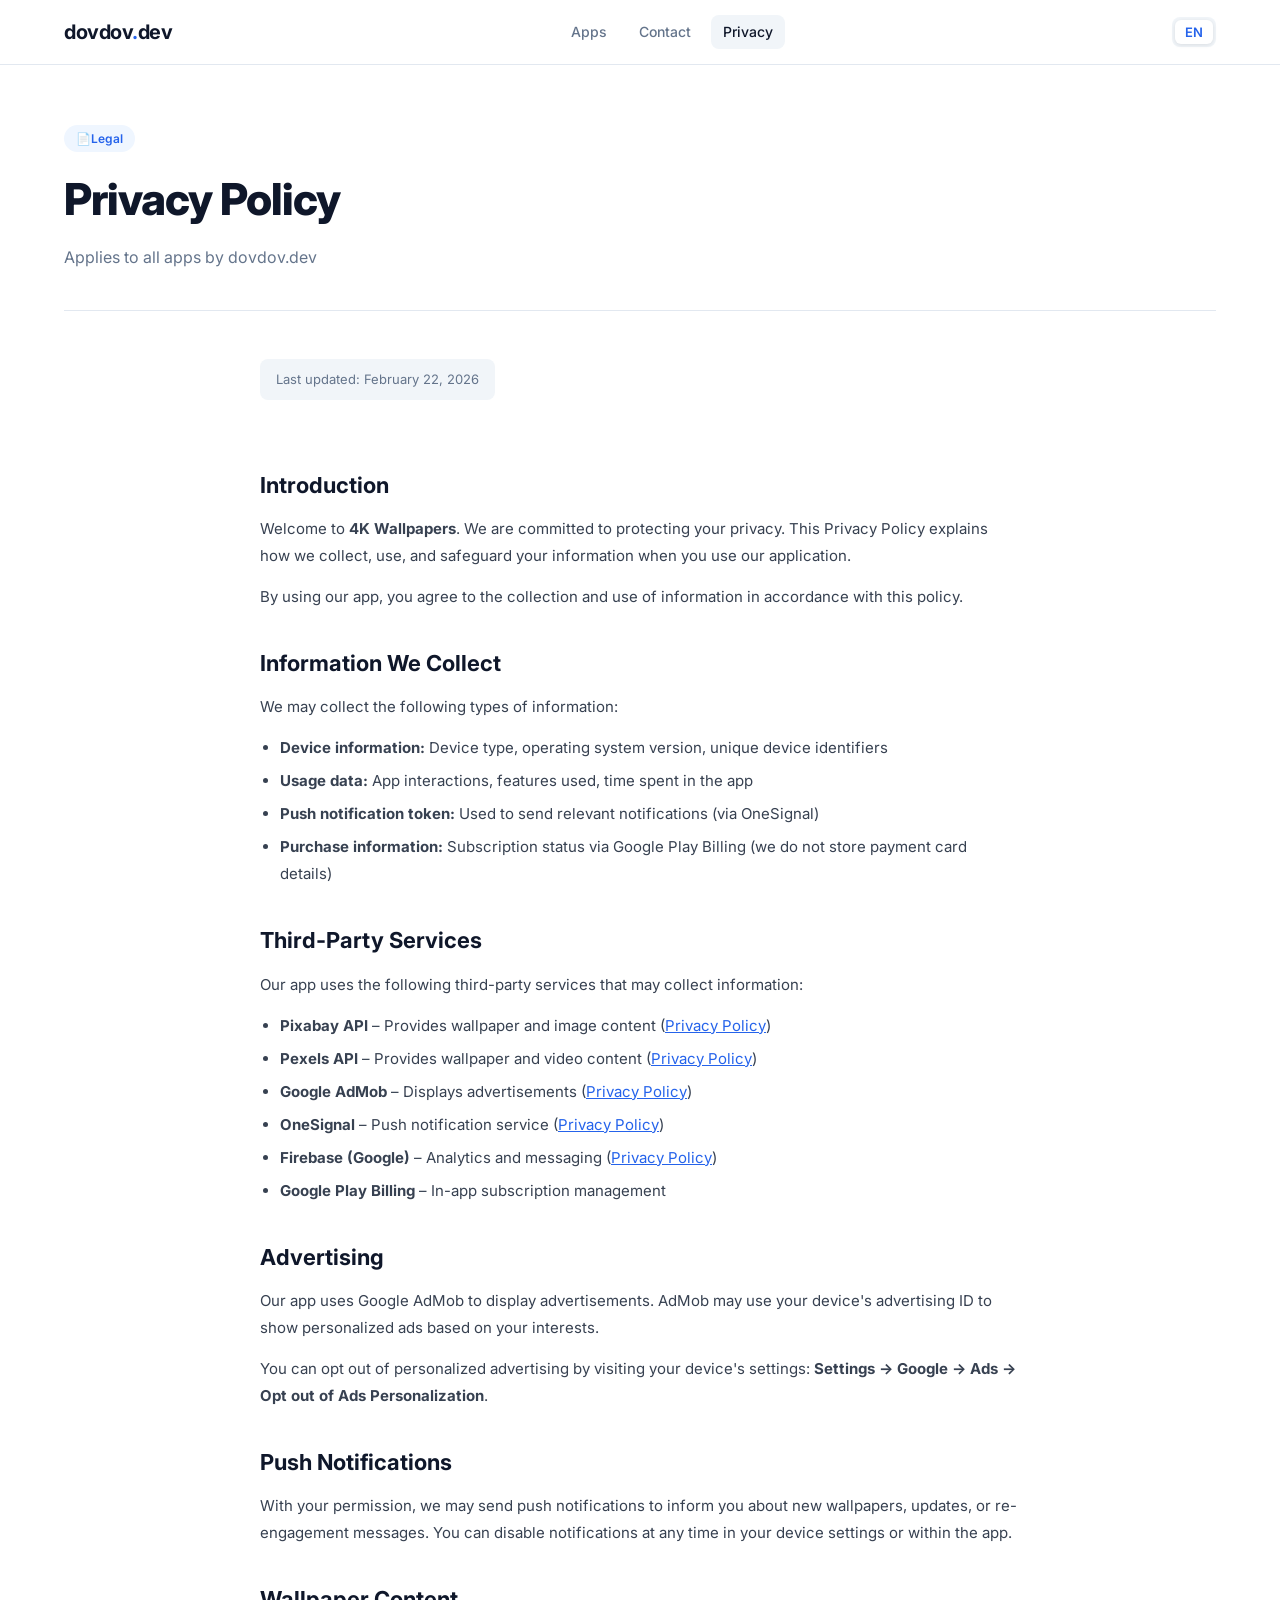
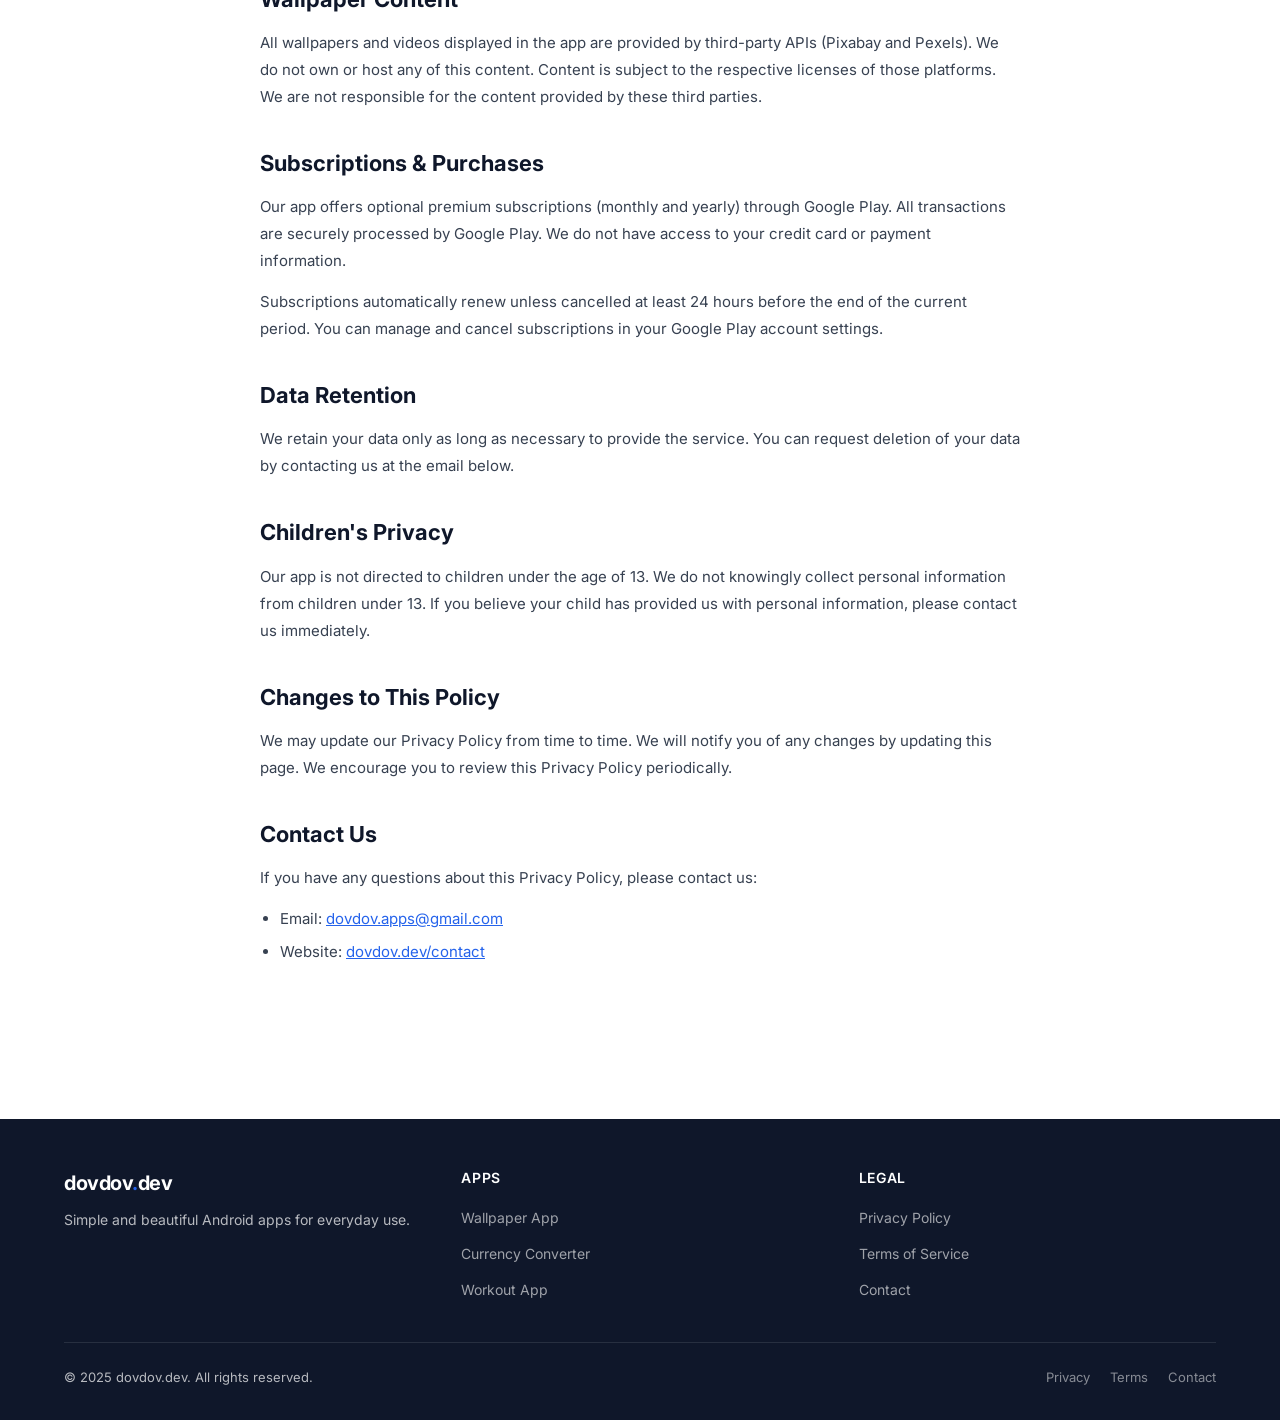
==== docs/privacy.html @ 6fd09d57 "dov dov dev site init" ====
<!DOCTYPE html>
<html lang="en">
<head>
  <meta charset="UTF-8" />
  <meta name="viewport" content="width=device-width, initial-scale=1.0" />
  <title>Privacy Policy — dovdov.dev</title>
  <meta name="description" content="Privacy Policy for dovdov.dev Android apps" />
  <link rel="preconnect" href="https://fonts.googleapis.com" />
  <link rel="preconnect" href="https://fonts.gstatic.com" crossorigin />
  <link href="https://fonts.googleapis.com/css2?family=Inter:wght@400;500;600;700;800&display=swap" rel="stylesheet" />
  <link rel="stylesheet" href="css/style.css" />
</head>
<body>

  <!-- ===== HEADER ===== -->
  <header>
    <div class="header-inner">
      <a href="index.html" class="logo">dovdov<span>.</span>dev</a>

      <nav>
        <a href="index.html">
          <span data-lang="en" class="visible">Apps</span>
          <span data-lang="ru">Приложения</span>
        </a>
        <a href="contact.html">
          <span data-lang="en" class="visible">Contact</span>
          <span data-lang="ru">Контакт</span>
        </a>
        <a href="privacy.html" class="active">
          <span data-lang="en" class="visible">Privacy</span>
          <span data-lang="ru">Политика</span>
        </a>
      </nav>

      <div class="header-right">
        <div class="lang-switcher">
          <button class="lang-btn active" data-lang="en">EN</button>
          <button class="lang-btn" data-lang="ru">RU</button>
        </div>
        <button class="menu-btn" id="menuBtn" aria-label="Menu" aria-expanded="false">
          <svg width="22" height="22" viewBox="0 0 24 24" fill="none" stroke="currentColor" stroke-width="2.5" stroke-linecap="round">
            <line x1="3" y1="6" x2="21" y2="6"/>
            <line x1="3" y1="12" x2="21" y2="12"/>
            <line x1="3" y1="18" x2="21" y2="18"/>
          </svg>
        </button>
      </div>
    </div>
    <nav class="mobile-nav" id="mobileNav">
      <a href="index.html">
        <span data-lang="en" class="visible">Apps</span>
        <span data-lang="ru">Приложения</span>
      </a>
      <a href="contact.html">
        <span data-lang="en" class="visible">Contact</span>
        <span data-lang="ru">Контакт</span>
      </a>
      <a href="privacy.html">
        <span data-lang="en" class="visible">Privacy Policy</span>
        <span data-lang="ru">Политика конфиденциальности</span>
      </a>
      <a href="terms.html">
        <span data-lang="en" class="visible">Terms of Service</span>
        <span data-lang="ru">Условия использования</span>
      </a>
    </nav>
  </header>

  <!-- ===== PAGE HERO ===== -->
  <div class="container">
    <div class="page-hero">
      <span class="badge badge-blue">📄
        <span data-lang="en" class="visible">Legal</span>
        <span data-lang="ru">Документ</span>
      </span>
      <h1 style="margin-top: 12px;">
        <span data-lang="en" class="visible">Privacy Policy</span>
        <span data-lang="ru">Политика конфиденциальности</span>
      </h1>
      <p>
        <span data-lang="en" class="visible">Applies to all apps by dovdov.dev</span>
        <span data-lang="ru">Применяется ко всем приложениям dovdov.dev</span>
      </p>
    </div>
  </div>

  <!-- ===== CONTENT EN ===== -->
  <div class="container">
    <div class="prose" data-lang-block="en">
      <span class="last-updated">Last updated: February 22, 2026</span>

      <h2>Introduction</h2>
      <p>Welcome to <strong>4K Wallpapers</strong>. We are committed to protecting your privacy. This Privacy Policy explains how we collect, use, and safeguard your information when you use our application.</p>
      <p>By using our app, you agree to the collection and use of information in accordance with this policy.</p>

      <h2>Information We Collect</h2>
      <p>We may collect the following types of information:</p>
      <ul>
        <li><strong>Device information:</strong> Device type, operating system version, unique device identifiers</li>
        <li><strong>Usage data:</strong> App interactions, features used, time spent in the app</li>
        <li><strong>Push notification token:</strong> Used to send relevant notifications (via OneSignal)</li>
        <li><strong>Purchase information:</strong> Subscription status via Google Play Billing (we do not store payment card details)</li>
      </ul>

      <h2>Third-Party Services</h2>
      <p>Our app uses the following third-party services that may collect information:</p>
      <ul>
        <li><strong>Pixabay API</strong> – Provides wallpaper and image content (<a href="https://pixabay.com/service/privacy/" target="_blank">Privacy Policy</a>)</li>
        <li><strong>Pexels API</strong> – Provides wallpaper and video content (<a href="https://www.pexels.com/privacy-policy/" target="_blank">Privacy Policy</a>)</li>
        <li><strong>Google AdMob</strong> – Displays advertisements (<a href="https://policies.google.com/privacy" target="_blank">Privacy Policy</a>)</li>
        <li><strong>OneSignal</strong> – Push notification service (<a href="https://onesignal.com/privacy_policy" target="_blank">Privacy Policy</a>)</li>
        <li><strong>Firebase (Google)</strong> – Analytics and messaging (<a href="https://firebase.google.com/support/privacy" target="_blank">Privacy Policy</a>)</li>
        <li><strong>Google Play Billing</strong> – In-app subscription management</li>
      </ul>

      <h2>Advertising</h2>
      <p>Our app uses Google AdMob to display advertisements. AdMob may use your device's advertising ID to show personalized ads based on your interests.</p>
      <p>You can opt out of personalized advertising by visiting your device's settings: <strong>Settings → Google → Ads → Opt out of Ads Personalization</strong>.</p>

      <h2>Push Notifications</h2>
      <p>With your permission, we may send push notifications to inform you about new wallpapers, updates, or re-engagement messages. You can disable notifications at any time in your device settings or within the app.</p>

      <h2>Wallpaper Content</h2>
      <p>All wallpapers and videos displayed in the app are provided by third-party APIs (Pixabay and Pexels). We do not own or host any of this content. Content is subject to the respective licenses of those platforms. We are not responsible for the content provided by these third parties.</p>

      <h2>Subscriptions &amp; Purchases</h2>
      <p>Our app offers optional premium subscriptions (monthly and yearly) through Google Play. All transactions are securely processed by Google Play. We do not have access to your credit card or payment information.</p>
      <p>Subscriptions automatically renew unless cancelled at least 24 hours before the end of the current period. You can manage and cancel subscriptions in your Google Play account settings.</p>

      <h2>Data Retention</h2>
      <p>We retain your data only as long as necessary to provide the service. You can request deletion of your data by contacting us at the email below.</p>

      <h2>Children's Privacy</h2>
      <p>Our app is not directed to children under the age of 13. We do not knowingly collect personal information from children under 13. If you believe your child has provided us with personal information, please contact us immediately.</p>

      <h2>Changes to This Policy</h2>
      <p>We may update our Privacy Policy from time to time. We will notify you of any changes by updating this page. We encourage you to review this Privacy Policy periodically.</p>

      <h2>Contact Us</h2>
      <p>If you have any questions about this Privacy Policy, please contact us:</p>
      <ul>
        <li>Email: <a href="mailto:dovdov.apps@gmail.com">dovdov.apps@gmail.com</a></li>
        <li>Website: <a href="contact.html">dovdov.dev/contact</a></li>
      </ul>
    </div>

    <!-- ===== CONTENT RU ===== -->
    <div class="prose" data-lang-block="ru">
      <span class="last-updated">Последнее обновление: 22 февраля 2026 г.</span>

      <h2>Введение</h2>
      <p>Добро пожаловать в <strong>4K Wallpapers</strong>. Мы стремимся защитить вашу конфиденциальность. Настоящая Политика конфиденциальности объясняет, как мы собираем, используем и защищаем вашу информацию при использовании нашего приложения.</p>
      <p>Используя наше приложение, вы соглашаетесь со сбором и использованием информации в соответствии с данной политикой.</p>

      <h2>Информация, которую мы собираем</h2>
      <p>Мы можем собирать следующие типы информации:</p>
      <ul>
        <li><strong>Информация об устройстве:</strong> тип устройства, версия операционной системы, уникальные идентификаторы устройства</li>
        <li><strong>Данные об использовании:</strong> взаимодействие с приложением, используемые функции, время в приложении</li>
        <li><strong>Токен push-уведомлений:</strong> используется для отправки уведомлений (через OneSignal)</li>
        <li><strong>Информация о покупках:</strong> статус подписки через Google Play Billing (данные карты не хранятся)</li>
      </ul>

      <h2>Сторонние сервисы</h2>
      <p>Наше приложение использует следующие сторонние сервисы, которые могут собирать информацию:</p>
      <ul>
        <li><strong>Pixabay API</strong> – предоставляет обои и изображения (<a href="https://pixabay.com/service/privacy/" target="_blank">Политика конфиденциальности</a>)</li>
        <li><strong>Pexels API</strong> – предоставляет обои и видео (<a href="https://www.pexels.com/privacy-policy/" target="_blank">Политика конфиденциальности</a>)</li>
        <li><strong>Google AdMob</strong> – показ рекламы (<a href="https://policies.google.com/privacy" target="_blank">Политика конфиденциальности</a>)</li>
        <li><strong>OneSignal</strong> – сервис push-уведомлений (<a href="https://onesignal.com/privacy_policy" target="_blank">Политика конфиденциальности</a>)</li>
        <li><strong>Firebase (Google)</strong> – аналитика и сообщения (<a href="https://firebase.google.com/support/privacy" target="_blank">Политика конфиденциальности</a>)</li>
        <li><strong>Google Play Billing</strong> – управление подписками в приложении</li>
      </ul>

      <h2>Реклама</h2>
      <p>Наше приложение использует Google AdMob для показа рекламы. AdMob может использовать рекламный идентификатор вашего устройства для показа персонализированной рекламы.</p>
      <p>Вы можете отказаться от персонализированной рекламы в настройках устройства: <strong>Настройки → Google → Реклама → Отказаться от персонализации рекламы</strong>.</p>

      <h2>Push-уведомления</h2>
      <p>С вашего разрешения мы можем отправлять push-уведомления о новых обоях, обновлениях или других новостях. Вы можете отключить уведомления в настройках устройства или в самом приложении.</p>

      <h2>Контент обоев</h2>
      <p>Все обои и видео в приложении предоставляются сторонними API (Pixabay и Pexels). Мы не владеем этим контентом и не размещаем его. Контент регулируется лицензиями соответствующих платформ. Мы не несём ответственности за контент, предоставленный третьими сторонами.</p>

      <h2>Подписки и покупки</h2>
      <p>Наше приложение предлагает необязательные премиум-подписки (ежемесячные и ежегодные) через Google Play. Все транзакции безопасно обрабатываются Google Play. У нас нет доступа к вашим платёжным данным.</p>
      <p>Подписки автоматически продлеваются, если не отменены не менее чем за 24 часа до окончания текущего периода. Управлять подписками можно в настройках аккаунта Google Play.</p>

      <h2>Хранение данных</h2>
      <p>Мы храним ваши данные только столько, сколько необходимо для предоставления сервиса. Вы можете запросить удаление данных, связавшись с нами по указанному ниже email.</p>

      <h2>Конфиденциальность детей</h2>
      <p>Наше приложение не предназначено для детей до 13 лет. Мы не собираем намеренно персональные данные детей до 13 лет. Если вы считаете, что ваш ребёнок предоставил нам личную информацию, немедленно свяжитесь с нами.</p>

      <h2>Изменения в политике</h2>
      <p>Мы можем периодически обновлять настоящую Политику конфиденциальности. Мы уведомим вас об изменениях, обновив эту страницу. Рекомендуем периодически проверять данную политику.</p>

      <h2>Свяжитесь с нами</h2>
      <p>Если у вас есть вопросы по настоящей Политике конфиденциальности, пожалуйста, свяжитесь с нами:</p>
      <ul>
        <li>Email: <a href="mailto:dovdov.apps@gmail.com">dovdov.apps@gmail.com</a></li>
        <li>Сайт: <a href="contact.html">dovdov.dev/contact</a></li>
      </ul>
    </div>
  </div>

  <!-- ===== FOOTER ===== -->
  <footer>
    <div class="footer-inner">
      <div class="footer-top">
        <div class="footer-brand">
          <div class="logo">dovdov<span>.</span>dev</div>
          <p>
            <span data-lang="en" class="visible">Simple and beautiful Android apps for everyday use.</span>
            <span data-lang="ru">Простые и красивые Android-приложения для каждого дня.</span>
          </p>
        </div>
        <div class="footer-col">
          <h4>
            <span data-lang="en" class="visible">Apps</span>
            <span data-lang="ru">Приложения</span>
          </h4>
          <ul>
            <li><a href="apps/wallpaper.html">
              <span data-lang="en" class="visible">Wallpaper App</span>
              <span data-lang="ru">Обои</span>
            </a></li>
            <li><a href="apps/currency.html">
              <span data-lang="en" class="visible">Currency Converter</span>
              <span data-lang="ru">Конвертер валют</span>
            </a></li>
            <li><a href="apps/workout.html">
              <span data-lang="en" class="visible">Workout App</span>
              <span data-lang="ru">Тренировки</span>
            </a></li>
          </ul>
        </div>
        <div class="footer-col">
          <h4>
            <span data-lang="en" class="visible">Legal</span>
            <span data-lang="ru">Документы</span>
          </h4>
          <ul>
            <li><a href="privacy.html">
              <span data-lang="en" class="visible">Privacy Policy</span>
              <span data-lang="ru">Политика конфиденциальности</span>
            </a></li>
            <li><a href="terms.html">
              <span data-lang="en" class="visible">Terms of Service</span>
              <span data-lang="ru">Условия использования</span>
            </a></li>
            <li><a href="contact.html">
              <span data-lang="en" class="visible">Contact</span>
              <span data-lang="ru">Контакт</span>
            </a></li>
          </ul>
        </div>
      </div>
      <div class="footer-bottom">
        <p>© 2025 dovdov.dev.
          <span data-lang="en" class="visible">All rights reserved.</span>
          <span data-lang="ru">Все права защищены.</span>
        </p>
        <div class="footer-bottom-links">
          <a href="privacy.html">
            <span data-lang="en" class="visible">Privacy</span>
            <span data-lang="ru">Политика</span>
          </a>
          <a href="terms.html">
            <span data-lang="en" class="visible">Terms</span>
            <span data-lang="ru">Условия</span>
          </a>
          <a href="contact.html">
            <span data-lang="en" class="visible">Contact</span>
            <span data-lang="ru">Контакт</span>
          </a>
        </div>
      </div>
    </div>
  </footer>

  <script src="js/main.js"></script>
</body>
</html>
---- docs/css/style.css ----
/* ===== RESET & BASE ===== */
*, *::before, *::after {
  box-sizing: border-box;
  margin: 0;
  padding: 0;
}

:root {
  --blue: #2563EB;
  --blue-dark: #1D4ED8;
  --blue-light: #EFF6FF;
  --black: #0F172A;
  --dark: #1E293B;
  --gray: #64748B;
  --gray-light: #F1F5F9;
  --white: #FFFFFF;
  --border: #E2E8F0;

  --font: 'Inter', -apple-system, BlinkMacSystemFont, 'Segoe UI', sans-serif;
  --radius: 12px;
  --shadow: 0 1px 3px rgba(0,0,0,0.08), 0 4px 16px rgba(0,0,0,0.06);
  --shadow-lg: 0 8px 32px rgba(0,0,0,0.12);
}

html {
  scroll-behavior: smooth;
}

body {
  font-family: var(--font);
  background: var(--white);
  color: var(--black);
  line-height: 1.6;
  font-size: 16px;
}

a {
  text-decoration: none;
  color: inherit;
}

img {
  max-width: 100%;
  display: block;
}

/* ===== HEADER ===== */
header {
  position: sticky;
  top: 0;
  z-index: 100;
  background: rgba(255, 255, 255, 0.92);
  backdrop-filter: blur(12px);
  -webkit-backdrop-filter: blur(12px);
  border-bottom: 1px solid var(--border);
}

.header-inner {
  max-width: 1200px;
  margin: 0 auto;
  padding: 0 24px;
  height: 64px;
  display: flex;
  align-items: center;
  justify-content: space-between;
  gap: 24px;
}

/* Logo */
.logo {
  font-size: 20px;
  font-weight: 700;
  color: var(--black);
  letter-spacing: -0.5px;
  flex-shrink: 0;
}

.logo span {
  color: var(--blue);
}

/* Nav */
nav {
  display: flex;
  align-items: center;
  gap: 8px;
}

nav a {
  font-size: 14px;
  font-weight: 500;
  color: var(--gray);
  padding: 6px 12px;
  border-radius: 8px;
  transition: color 0.2s, background 0.2s;
}

nav a:hover,
nav a.active {
  color: var(--black);
  background: var(--gray-light);
}

/* Header right */
.header-right {
  display: flex;
  align-items: center;
  gap: 12px;
  flex-shrink: 0;
}

/* Language switcher */
.lang-switcher {
  display: flex;
  align-items: center;
  gap: 2px;
  background: var(--gray-light);
  border-radius: 8px;
  padding: 3px;
}

.lang-btn {
  background: none;
  border: none;
  cursor: pointer;
  font-size: 13px;
  font-weight: 600;
  color: var(--gray);
  padding: 4px 10px;
  border-radius: 6px;
  transition: all 0.2s;
  font-family: var(--font);
}

.lang-btn.active {
  background: var(--white);
  color: var(--blue);
  box-shadow: 0 1px 4px rgba(0,0,0,0.1);
}

/* Mobile menu button */
.menu-btn {
  display: none;
  background: none;
  border: none;
  cursor: pointer;
  padding: 6px;
  color: var(--black);
}

.menu-btn svg {
  display: block;
}

/* Mobile nav */
.mobile-nav {
  display: none;
  flex-direction: column;
  padding: 12px 24px 16px;
  border-top: 1px solid var(--border);
  background: var(--white);
}

.mobile-nav a {
  font-size: 15px;
  font-weight: 500;
  color: var(--dark);
  padding: 10px 0;
  border-bottom: 1px solid var(--border);
}

.mobile-nav a:last-child {
  border-bottom: none;
}

.mobile-nav.open {
  display: flex;
}

/* ===== FOOTER ===== */
footer {
  background: var(--black);
  color: rgba(255,255,255,0.7);
  margin-top: 80px;
}

.footer-inner {
  max-width: 1200px;
  margin: 0 auto;
  padding: 48px 24px 32px;
}

.footer-top {
  display: grid;
  grid-template-columns: 1fr 1fr 1fr;
  gap: 40px;
  padding-bottom: 40px;
  border-bottom: 1px solid rgba(255,255,255,0.1);
}

.footer-brand .logo {
  color: var(--white);
  margin-bottom: 10px;
}

.footer-brand p {
  font-size: 14px;
  line-height: 1.6;
}

.footer-col h4 {
  color: var(--white);
  font-size: 14px;
  font-weight: 600;
  margin-bottom: 16px;
  text-transform: uppercase;
  letter-spacing: 0.05em;
}

.footer-col ul {
  list-style: none;
  display: flex;
  flex-direction: column;
  gap: 10px;
}

.footer-col ul li a {
  font-size: 14px;
  color: rgba(255,255,255,0.6);
  transition: color 0.2s;
}

.footer-col ul li a:hover {
  color: var(--white);
}

.footer-bottom {
  padding-top: 24px;
  display: flex;
  align-items: center;
  justify-content: space-between;
  flex-wrap: wrap;
  gap: 12px;
}

.footer-bottom p {
  font-size: 13px;
}

.footer-bottom-links {
  display: flex;
  gap: 20px;
}

.footer-bottom-links a {
  font-size: 13px;
  color: rgba(255,255,255,0.5);
  transition: color 0.2s;
}

.footer-bottom-links a:hover {
  color: var(--white);
}

/* ===== CONTAINER ===== */
.container {
  max-width: 1200px;
  margin: 0 auto;
  padding: 0 24px;
}

/* ===== BUTTONS ===== */
.btn {
  display: inline-flex;
  align-items: center;
  gap: 8px;
  padding: 12px 24px;
  border-radius: 10px;
  font-size: 15px;
  font-weight: 600;
  cursor: pointer;
  transition: all 0.2s;
  border: none;
  font-family: var(--font);
}

.btn-primary {
  background: var(--blue);
  color: var(--white);
}

.btn-primary:hover {
  background: var(--blue-dark);
  transform: translateY(-1px);
  box-shadow: 0 4px 16px rgba(37, 99, 235, 0.4);
}

.btn-outline {
  background: transparent;
  color: var(--blue);
  border: 2px solid var(--blue);
}

.btn-outline:hover {
  background: var(--blue);
  color: var(--white);
}

.btn-dark {
  background: var(--black);
  color: var(--white);
}

.btn-dark:hover {
  background: var(--dark);
  transform: translateY(-1px);
}

/* Google Play button */
.btn-play {
  display: inline-flex;
  align-items: center;
  gap: 10px;
  background: var(--black);
  color: var(--white);
  padding: 10px 20px;
  border-radius: 10px;
  font-size: 13px;
  font-weight: 500;
  transition: all 0.2s;
}

.btn-play:hover {
  background: var(--dark);
  transform: translateY(-1px);
}

.btn-play .play-text small {
  display: block;
  font-size: 10px;
  opacity: 0.7;
  font-weight: 400;
}

.btn-play .play-text strong {
  font-size: 15px;
  font-weight: 700;
}

/* ===== HERO ===== */
.hero {
  padding: 80px 0 60px;
  text-align: center;
}

.hero-badge {
  display: inline-flex;
  align-items: center;
  gap: 6px;
  background: var(--blue-light);
  color: var(--blue);
  font-size: 13px;
  font-weight: 600;
  padding: 6px 14px;
  border-radius: 50px;
  margin-bottom: 24px;
}

.hero h1 {
  font-size: clamp(36px, 5vw, 60px);
  font-weight: 800;
  color: var(--black);
  line-height: 1.15;
  letter-spacing: -1.5px;
  margin-bottom: 20px;
}

.hero h1 span {
  color: var(--blue);
}

.hero p {
  font-size: clamp(16px, 2vw, 19px);
  color: var(--gray);
  max-width: 560px;
  margin: 0 auto 36px;
  line-height: 1.7;
}

/* ===== SECTION ===== */
.section {
  padding: 64px 0;
}

.section-title {
  font-size: clamp(24px, 3vw, 36px);
  font-weight: 700;
  color: var(--black);
  letter-spacing: -0.5px;
  margin-bottom: 8px;
}

.section-sub {
  font-size: 16px;
  color: var(--gray);
  margin-bottom: 40px;
}

/* ===== APP CARDS ===== */
.apps-grid {
  display: grid;
  grid-template-columns: repeat(3, 1fr);
  gap: 24px;
}

.app-card {
  background: var(--white);
  border: 1px solid var(--border);
  border-radius: 16px;
  padding: 28px;
  transition: all 0.25s;
  display: flex;
  flex-direction: column;
  gap: 16px;
}

.app-card:hover {
  box-shadow: var(--shadow-lg);
  border-color: transparent;
  transform: translateY(-4px);
}

.app-icon {
  width: 64px;
  height: 64px;
  border-radius: 16px;
  display: flex;
  align-items: center;
  justify-content: center;
  font-size: 28px;
}

.app-icon.wallpaper { background: linear-gradient(135deg, #667eea, #764ba2); }
.app-icon.currency  { background: linear-gradient(135deg, #f093fb, #f5576c); }
.app-icon.workout   { background: linear-gradient(135deg, #4facfe, #00f2fe); }

.app-card h3 {
  font-size: 20px;
  font-weight: 700;
  color: var(--black);
}

.app-card p {
  font-size: 14px;
  color: var(--gray);
  line-height: 1.6;
  flex: 1;
}

.app-card-footer {
  display: flex;
  align-items: center;
  justify-content: space-between;
  gap: 12px;
  flex-wrap: wrap;
}

.app-link {
  font-size: 14px;
  font-weight: 600;
  color: var(--blue);
  display: inline-flex;
  align-items: center;
  gap: 4px;
  transition: gap 0.2s;
}

.app-link:hover {
  gap: 8px;
}

/* ===== FEATURES ===== */
.features-grid {
  display: grid;
  grid-template-columns: repeat(3, 1fr);
  gap: 20px;
}

.feature-item {
  padding: 24px;
  background: var(--gray-light);
  border-radius: var(--radius);
}

.feature-icon {
  font-size: 28px;
  margin-bottom: 12px;
}

.feature-item h4 {
  font-size: 16px;
  font-weight: 600;
  color: var(--black);
  margin-bottom: 6px;
}

.feature-item p {
  font-size: 14px;
  color: var(--gray);
  line-height: 1.6;
}

/* ===== PAGE HEADER ===== */
.page-hero {
  padding: 60px 0 40px;
  border-bottom: 1px solid var(--border);
  margin-bottom: 48px;
}

.page-hero h1 {
  font-size: clamp(28px, 4vw, 44px);
  font-weight: 800;
  letter-spacing: -1px;
  margin-bottom: 10px;
}

.page-hero p {
  font-size: 16px;
  color: var(--gray);
}

/* ===== PROSE (Privacy, Terms) ===== */
.prose {
  max-width: 760px;
  margin: 0 auto;
  padding-bottom: 60px;
}

.prose h2 {
  font-size: 22px;
  font-weight: 700;
  color: var(--black);
  margin: 36px 0 12px;
}

.prose h3 {
  font-size: 17px;
  font-weight: 600;
  color: var(--dark);
  margin: 24px 0 8px;
}

.prose p {
  font-size: 15px;
  color: #374151;
  line-height: 1.8;
  margin-bottom: 14px;
}

.prose ul {
  padding-left: 20px;
  margin-bottom: 14px;
}

.prose ul li {
  font-size: 15px;
  color: #374151;
  line-height: 1.8;
  margin-bottom: 6px;
}

.prose a {
  color: var(--blue);
  text-decoration: underline;
}

.prose .last-updated {
  font-size: 13px;
  color: var(--gray);
  margin-bottom: 32px;
  padding: 10px 16px;
  background: var(--gray-light);
  border-radius: 8px;
  display: inline-block;
}

/* ===== CONTACT ===== */
.contact-grid {
  display: grid;
  grid-template-columns: 1fr 1fr;
  gap: 48px;
  max-width: 900px;
  margin: 0 auto;
}

.contact-form {
  display: flex;
  flex-direction: column;
  gap: 16px;
}

.form-group {
  display: flex;
  flex-direction: column;
  gap: 6px;
}

.form-group label {
  font-size: 14px;
  font-weight: 600;
  color: var(--dark);
}

.form-group input,
.form-group textarea,
.form-group select {
  padding: 12px 16px;
  border: 1.5px solid var(--border);
  border-radius: 10px;
  font-size: 15px;
  font-family: var(--font);
  color: var(--black);
  background: var(--white);
  transition: border-color 0.2s, box-shadow 0.2s;
  outline: none;
  resize: vertical;
}

.form-group input:focus,
.form-group textarea:focus,
.form-group select:focus {
  border-color: var(--blue);
  box-shadow: 0 0 0 3px rgba(37, 99, 235, 0.12);
}

.form-group textarea {
  min-height: 120px;
}

.contact-info {
  display: flex;
  flex-direction: column;
  gap: 20px;
}

.contact-item {
  display: flex;
  align-items: flex-start;
  gap: 14px;
  padding: 20px;
  background: var(--gray-light);
  border-radius: var(--radius);
}

.contact-item-icon {
  font-size: 24px;
  flex-shrink: 0;
}

.contact-item h4 {
  font-size: 14px;
  font-weight: 600;
  color: var(--black);
  margin-bottom: 4px;
}

.contact-item p, .contact-item a {
  font-size: 14px;
  color: var(--gray);
}

.contact-item a:hover {
  color: var(--blue);
}

/* Success message */
.form-success {
  display: none;
  padding: 16px 20px;
  background: #ECFDF5;
  border: 1px solid #6EE7B7;
  border-radius: 10px;
  color: #065F46;
  font-size: 14px;
  font-weight: 500;
}

/* ===== DIVIDER ===== */
.divider {
  border: none;
  border-top: 1px solid var(--border);
  margin: 48px 0;
}

/* ===== BADGE ===== */
.badge {
  display: inline-flex;
  align-items: center;
  padding: 4px 12px;
  border-radius: 50px;
  font-size: 12px;
  font-weight: 600;
}

.badge-blue {
  background: var(--blue-light);
  color: var(--blue);
}

/* ===== RESPONSIVE ===== */
@media (max-width: 900px) {
  .apps-grid,
  .features-grid {
    grid-template-columns: 1fr 1fr;
  }

  .footer-top {
    grid-template-columns: 1fr 1fr;
  }

  .contact-grid {
    grid-template-columns: 1fr;
  }
}

@media (max-width: 640px) {
  nav {
    display: none;
  }

  .menu-btn {
    display: flex;
  }

  .apps-grid,
  .features-grid {
    grid-template-columns: 1fr;
  }

  .footer-top {
    grid-template-columns: 1fr;
    gap: 28px;
  }

  .footer-bottom {
    flex-direction: column;
    align-items: flex-start;
  }

  .hero {
    padding: 48px 0 40px;
  }
}

/* ===== HIDDEN by lang ===== */
[data-lang] {
  display: none;
}

[data-lang].visible {
  display: inline;
}

[data-lang-block] {
  display: none;
}

[data-lang-block].visible {
  display: block;
}
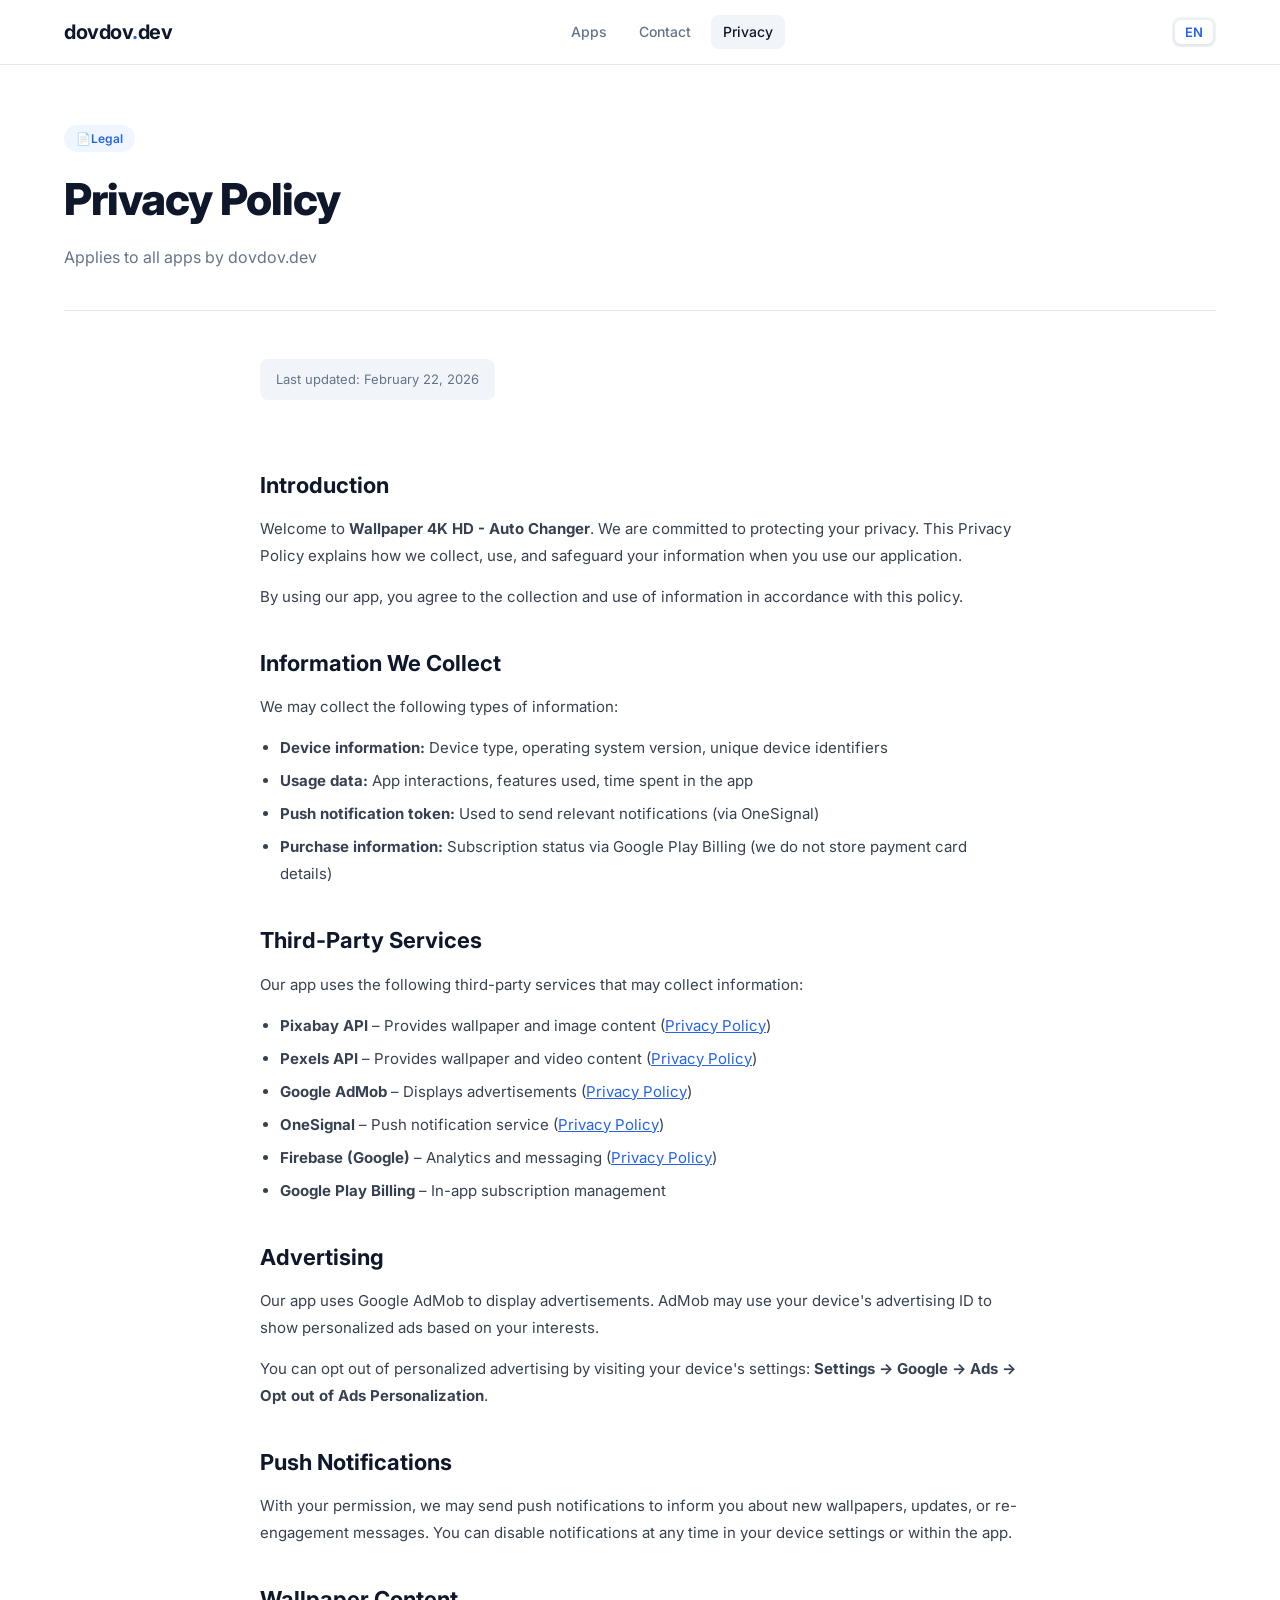
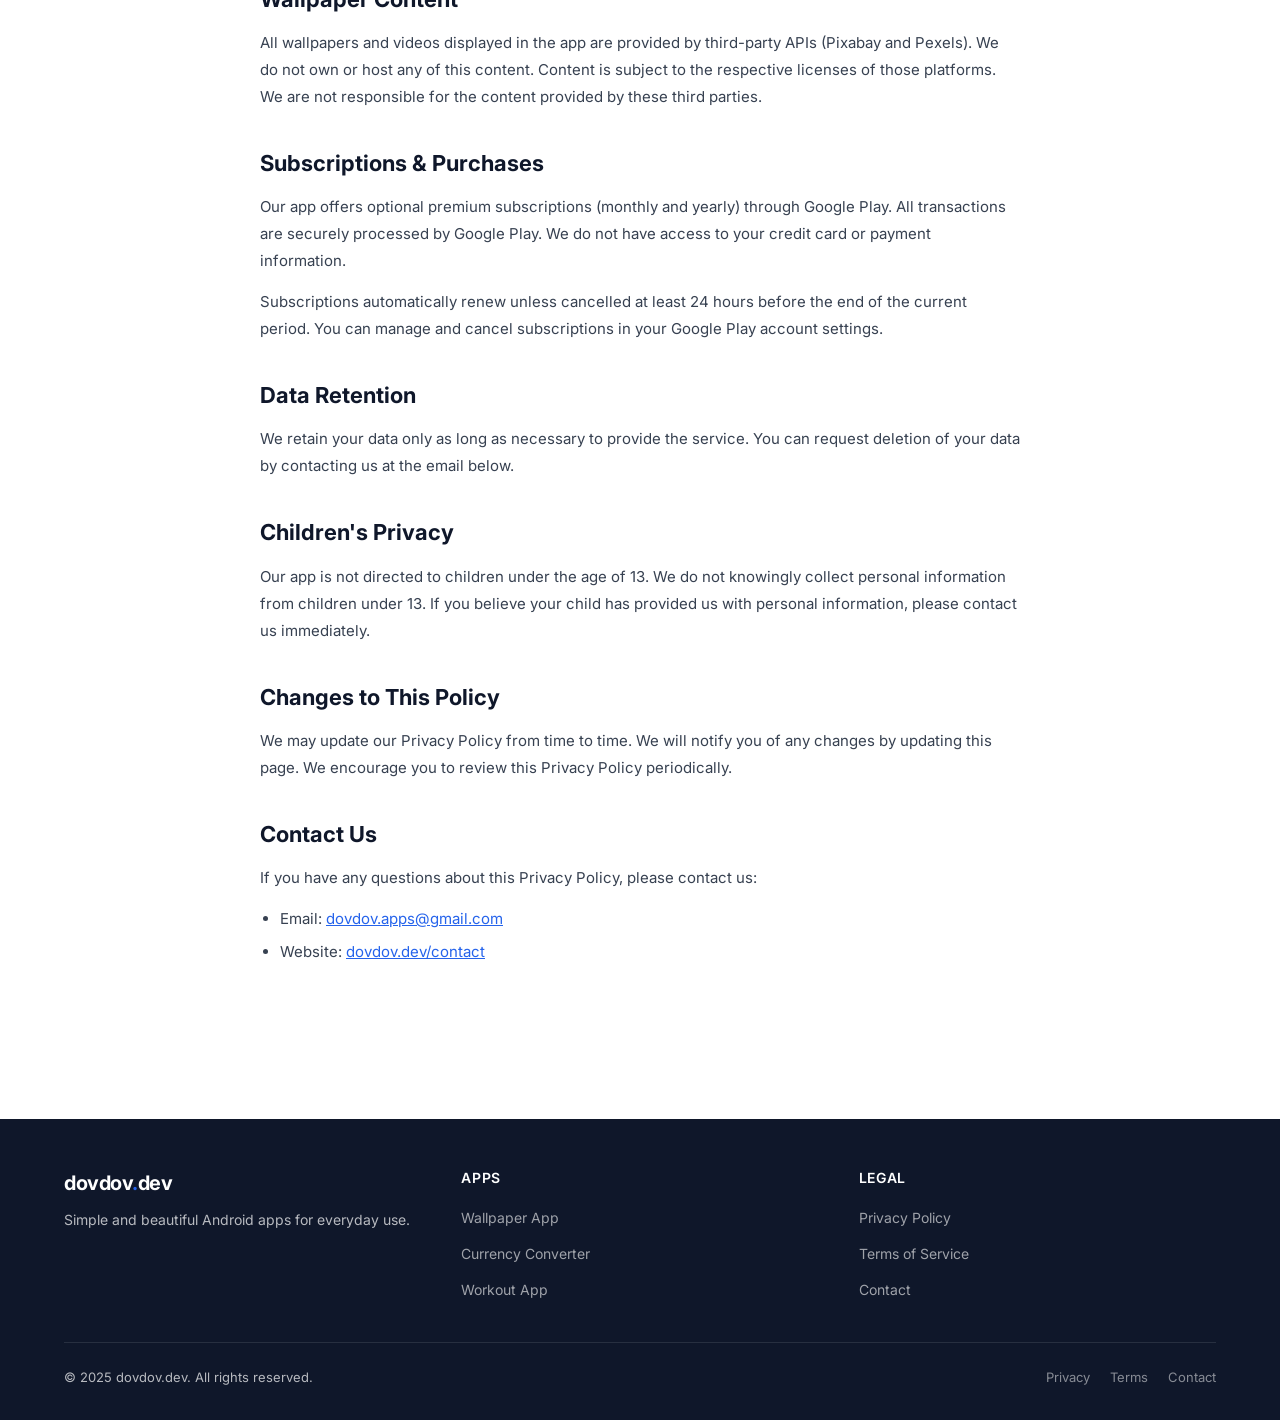
==== commit 7317ab42: "Update privacy.html" ====
--- a/docs/privacy.html
+++ b/docs/privacy.html
@@ -90,7 +90,7 @@
       <span class="last-updated">Last updated: February 22, 2026</span>
 
       <h2>Introduction</h2>
-      <p>Welcome to <strong>4K Wallpapers</strong>. We are committed to protecting your privacy. This Privacy Policy explains how we collect, use, and safeguard your information when you use our application.</p>
+      <p>Welcome to <strong>Wallpaper 4K HD - Auto Changer</strong>. We are committed to protecting your privacy. This Privacy Policy explains how we collect, use, and safeguard your information when you use our application.</p>
       <p>By using our app, you agree to the collection and use of information in accordance with this policy.</p>
 
       <h2>Information We Collect</h2>
@@ -149,7 +149,7 @@
       <span class="last-updated">Последнее обновление: 22 февраля 2026 г.</span>
 
       <h2>Введение</h2>
-      <p>Добро пожаловать в <strong>4K Wallpapers</strong>. Мы стремимся защитить вашу конфиденциальность. Настоящая Политика конфиденциальности объясняет, как мы собираем, используем и защищаем вашу информацию при использовании нашего приложения.</p>
+      <p>Добро пожаловать в <strong>Wallpaper 4K HD - Auto Changer</strong>. Мы стремимся защитить вашу конфиденциальность. Настоящая Политика конфиденциальности объясняет, как мы собираем, используем и защищаем вашу информацию при использовании нашего приложения.</p>
       <p>Используя наше приложение, вы соглашаетесь со сбором и использованием информации в соответствии с данной политикой.</p>
 
       <h2>Информация, которую мы собираем</h2>
